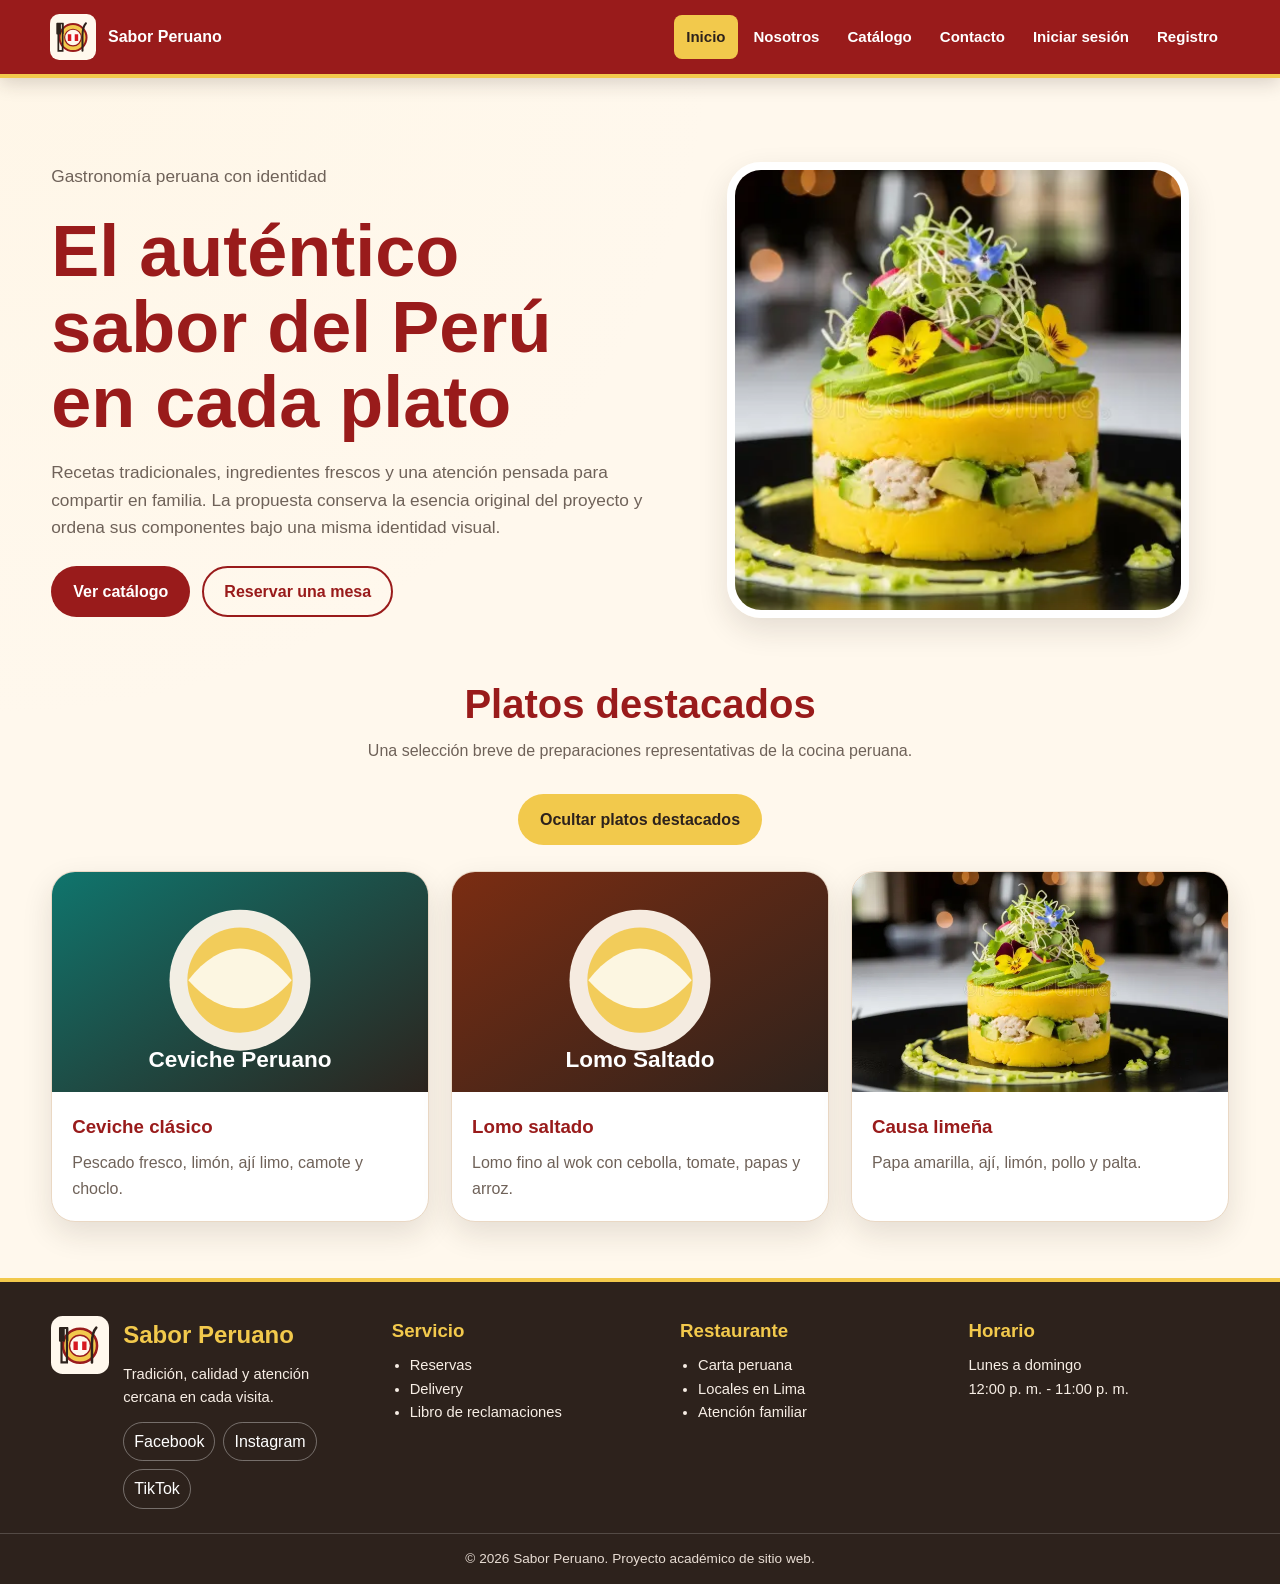
==== index.html @ c76f6f20 "Proyecto_Final" ====
<!DOCTYPE html>
<html lang="es">
<head>
    <meta charset="UTF-8">
    <meta name="viewport" content="width=device-width, initial-scale=1.0">
    <meta name="description" content="Restaurante Sabor Peruano: platos tradicionales, contacto, registro e intranet administrativa.">
    <title>Inicio | Sabor Peruano</title>
    <link rel="icon" type="image/svg+xml" href="icon/favicon.svg">
    <link rel="stylesheet" href="css/base.css">
    <link rel="stylesheet" href="css/header.css">
    <link rel="stylesheet" href="css/footer.css">
    <link rel="stylesheet" href="css/index.css">
    <script src="js/menu-responsivo.js" defer></script>
    <script src="js/inicio.js" defer></script>
</head><body>
    <header class="encabezado-sitio">
        <nav class="navegacion-principal" aria-label="Navegación principal">
            <a class="marca-sitio" href="index.html">
                <img src="img/logo.svg" alt="Logo de Sabor Peruano">
                <span>Sabor Peruano</span>
            </a>
            <button class="boton-menu" type="button" aria-expanded="false" aria-label="Abrir menú">☰</button>
            <div class="menu-principal">
                <a class="enlace-menu" href="index.html" aria-current="page">Inicio</a>
                <a class="enlace-menu" href="sobre-nosotros.html">Nosotros</a>
                <a class="enlace-menu" href="nuestro-catalogo.html">Catálogo</a>
                <a class="enlace-menu" href="contacto.html">Contacto</a>
                <a class="enlace-menu" href="login.html">Iniciar sesión</a>
                <a class="enlace-menu" href="registro.html">Registro</a>
            </div>
        </nav>
    </header>
    <main>
        <div class="contenedor-principal">
            <section class="seccion-hero" aria-labelledby="titulo-principal">
                <div class="contenido-hero">
                    <p class="mensaje-exito">Gastronomía peruana con identidad</p>
                    <h1 id="titulo-principal">El auténtico sabor del Perú en cada plato</h1>
                    <p>Recetas tradicionales, ingredientes frescos y una atención pensada para compartir en familia. La propuesta conserva la esencia original del proyecto y ordena sus componentes bajo una misma identidad visual.</p>
                    <div class="acciones-hero">
                        <button class="boton boton-primario" type="button" onclick="irAlCatalogo()">Ver catálogo</button>
                        <a class="boton boton-contorno" href="contacto.html">Reservar una mesa</a>
                    </div>
                </div>
                <figure class="imagen-hero">
                    <img src="img/causa.webp" alt="Causa limeña presentada en un plato oscuro">
                </figure>
            </section>

            <section class="seccion-destacados" aria-labelledby="titulo-destacados">
                <h2 class="titulo-seccion" id="titulo-destacados">Platos destacados</h2>
                <p class="texto-introductorio">Una selección breve de preparaciones representativas de la cocina peruana.</p>
                <button class="boton boton-secundario" id="boton-destacados" type="button" aria-expanded="true" onclick="alternarDestacados()">Ocultar platos destacados</button>
                <div class="cuadricula-destacados" id="platos-destacados">
                    <article class="tarjeta-destacada">
                        <img src="img/ceviche.svg" alt="Representación del ceviche peruano">
                        <div class="contenido-tarjeta"><h3>Ceviche clásico</h3><p>Pescado fresco, limón, ají limo, camote y choclo.</p></div>
                    </article>
                    <article class="tarjeta-destacada">
                        <img src="img/lomo.svg" alt="Representación del lomo saltado">
                        <div class="contenido-tarjeta"><h3>Lomo saltado</h3><p>Lomo fino al wok con cebolla, tomate, papas y arroz.</p></div>
                    </article>
                    <article class="tarjeta-destacada">
                        <img src="img/causa.webp" alt="Causa limeña con relleno de pollo y palta">
                        <div class="contenido-tarjeta"><h3>Causa limeña</h3><p>Papa amarilla, ají, limón, pollo y palta.</p></div>
                    </article>
                </div>
            </section>
        </div>
    </main>
    <footer class="pie-sitio">
        <div class="contenido-pie">
            <section class="marca-pie">
                <img src="img/logo.svg" alt="Logo de Sabor Peruano">
                <div>
                    <h2>Sabor Peruano</h2>
                    <p>Tradición, calidad y atención cercana en cada visita.</p>
                    <div class="redes-sociales" aria-label="Redes sociales">
                        <a href="https://www.facebook.com" target="_blank" rel="noopener">Facebook</a>
                        <a href="https://www.instagram.com" target="_blank" rel="noopener">Instagram</a>
                        <a href="https://www.tiktok.com" target="_blank" rel="noopener">TikTok</a>
                    </div>
                </div>
            </section>
            <section class="columna-pie">
                <h3>Servicio</h3>
                <ul>
                    <li>Reservas</li>
                    <li>Delivery</li>
                    <li>Libro de reclamaciones</li>
                </ul>
            </section>
            <section class="columna-pie">
                <h3>Restaurante</h3>
                <ul>
                    <li>Carta peruana</li>
                    <li>Locales en Lima</li>
                    <li>Atención familiar</li>
                </ul>
            </section>
            <section class="columna-pie">
                <h3>Horario</h3>
                <p>Lunes a domingo</p>
                <p>12:00 p. m. - 11:00 p. m.</p>
            </section>
        </div>
        <p class="pie-legal">© 2026 Sabor Peruano. Proyecto académico de sitio web.</p>
    </footer>
</body>
</html>
---- css/base.css ----
:root {
    --color-primary: #991b1b;
    --color-primary-dark: #701414;
    --color-secondary: #f2c94c;
    --color-secondary-dark: #d4a91f;
    --color-surface: #ffffff;
    --color-background: #fff8ed;
    --color-text: #2d221c;
    --color-muted: #6f6259;
    --color-success: #166534;
    --color-error: #b91c1c;
    --color-border: #ead8c4;
    --shadow-soft: 0 12px 30px rgba(45, 34, 28, 0.12);
    --radius-small: 8px;
    --radius-medium: 16px;
    --radius-large: 24px;
    --container-width: 1180px;
}

* {
    box-sizing: border-box;
}

html {
    scroll-behavior: smooth;
}

body {
    margin: 0;
    min-height: 100vh;
    display: flex;
    flex-direction: column;
    color: var(--color-text);
    background:
        linear-gradient(rgba(255, 248, 237, 0.93), rgba(255, 248, 237, 0.93)),
        radial-gradient(circle at top left, #f7df9c 0, transparent 35%),
        var(--color-background);
    font-family: "Segoe UI", Tahoma, Geneva, Verdana, sans-serif;
    line-height: 1.6;
}

img {
    display: block;
    max-width: 100%;
}

a {
    color: inherit;
}

button,
input,
textarea,
select {
    font: inherit;
}

button {
    cursor: pointer;
}

main {
    flex: 1;
}

.contenedor-principal {
    width: min(92%, var(--container-width));
    margin: 0 auto;
    padding: 42px 0 56px;
}

.titulo-seccion {
    margin: 0 0 10px;
    color: var(--color-primary);
    font-size: clamp(1.7rem, 4vw, 2.5rem);
    line-height: 1.2;
}

.texto-introductorio {
    max-width: 760px;
    margin: 0 auto 30px;
    color: var(--color-muted);
    text-align: center;
}

.panel {
    padding: clamp(22px, 4vw, 40px);
    border: 1px solid var(--color-border);
    border-radius: var(--radius-large);
    background: var(--color-surface);
    box-shadow: var(--shadow-soft);
}

.boton {
    display: inline-flex;
    align-items: center;
    justify-content: center;
    min-height: 44px;
    padding: 11px 20px;
    border: 2px solid transparent;
    border-radius: 999px;
    font-weight: 700;
    text-decoration: none;
    transition: transform 0.2s ease, background-color 0.2s ease, box-shadow 0.2s ease;
}

.boton:hover,
.boton:focus-visible {
    transform: translateY(-2px);
    box-shadow: 0 8px 18px rgba(45, 34, 28, 0.18);
}

.boton-primario {
    color: #ffffff;
    background: var(--color-primary);
}

.boton-primario:hover,
.boton-primario:focus-visible {
    background: var(--color-primary-dark);
}

.boton-secundario {
    color: var(--color-text);
    background: var(--color-secondary);
}

.boton-secundario:hover,
.boton-secundario:focus-visible {
    background: var(--color-secondary-dark);
}

.boton-contorno {
    color: var(--color-primary);
    border-color: var(--color-primary);
    background: transparent;
}

.mensaje-formulario {
    min-height: 24px;
    margin: 8px 0 0;
    font-size: 0.92rem;
    font-weight: 700;
}

.mensaje-error {
    color: var(--color-error);
}

.mensaje-exito {
    color: var(--color-success);
}

.campo-error {
    border-color: var(--color-error) !important;
    background: #fff5f5 !important;
}

.solo-lectores {
    position: absolute;
    width: 1px;
    height: 1px;
    padding: 0;
    margin: -1px;
    overflow: hidden;
    clip: rect(0, 0, 0, 0);
    white-space: nowrap;
    border: 0;
}

.dialogo {
    width: min(92%, 520px);
    padding: 0;
    border: 0;
    border-radius: var(--radius-large);
    box-shadow: 0 24px 60px rgba(0, 0, 0, 0.28);
}

.dialogo::backdrop {
    background: rgba(45, 34, 28, 0.68);
}

.dialogo-contenido {
    padding: 28px;
    background: var(--color-surface);
}

.dialogo-contenido h2 {
    margin-top: 0;
    color: var(--color-primary);
}

.dialogo-acciones {
    display: flex;
    flex-wrap: wrap;
    justify-content: flex-end;
    gap: 10px;
    margin-top: 22px;
}

@media (max-width: 640px) {
    .contenedor-principal {
        width: min(94%, var(--container-width));
        padding-top: 26px;
    }

    .panel {
        padding: 20px;
    }

    .dialogo-acciones .boton {
        width: 100%;
    }
}
---- css/header.css ----
.encabezado-sitio {
    position: sticky;
    top: 0;
    z-index: 50;
    border-bottom: 4px solid var(--color-secondary);
    background: var(--color-primary);
    box-shadow: 0 5px 18px rgba(45, 34, 28, 0.18);
}

.navegacion-principal,
.navegacion-intranet {
    width: min(94%, var(--container-width));
    min-height: 74px;
    margin: 0 auto;
    display: flex;
    align-items: center;
    gap: 24px;
}

.marca-sitio {
    display: inline-flex;
    align-items: center;
    gap: 12px;
    color: #ffffff;
    font-weight: 800;
    text-decoration: none;
    white-space: nowrap;
}

.marca-sitio img {
    width: 46px;
    height: 46px;
}

.boton-menu {
    display: none;
    margin-left: auto;
    padding: 8px 12px;
    border: 2px solid rgba(255, 255, 255, 0.7);
    border-radius: var(--radius-small);
    color: #ffffff;
    background: transparent;
    font-size: 1.35rem;
}

.menu-principal,
.menu-intranet {
    margin-left: auto;
    display: flex;
    align-items: center;
    gap: 4px;
}

.enlace-menu {
    padding: 10px 12px;
    border-radius: var(--radius-small);
    color: #ffffff;
    font-size: 0.94rem;
    font-weight: 700;
    text-decoration: none;
    transition: background-color 0.2s ease, color 0.2s ease;
}

.enlace-menu:hover,
.enlace-menu:focus-visible,
.enlace-menu[aria-current="page"] {
    color: var(--color-text);
    background: var(--color-secondary);
}

.boton-salir-menu {
    padding: 10px 13px;
    border: 0;
    border-radius: var(--radius-small);
    color: var(--color-primary);
    background: var(--color-secondary);
    font-weight: 800;
}

@media (max-width: 920px) {
    .navegacion-principal,
    .navegacion-intranet {
        min-height: 68px;
        flex-wrap: wrap;
        gap: 0;
        padding: 9px 0;
    }

    .boton-menu {
        display: inline-flex;
    }

    .menu-principal,
    .menu-intranet {
        width: 100%;
        margin: 8px 0 0;
        display: none;
        flex-direction: column;
        align-items: stretch;
        padding: 10px;
        border-radius: var(--radius-medium);
        background: var(--color-primary-dark);
    }

    .menu-principal.menu-activo,
    .menu-intranet.menu-activo {
        display: flex;
    }

    .enlace-menu,
    .boton-salir-menu {
        width: 100%;
        text-align: center;
    }
}
---- css/footer.css ----
.pie-sitio {
    border-top: 4px solid var(--color-secondary);
    color: #ffffff;
    background: #2d221c;
}

.contenido-pie {
    width: min(92%, var(--container-width));
    margin: 0 auto;
    padding: 34px 0 24px;
    display: grid;
    grid-template-columns: 1.2fr repeat(3, 1fr);
    gap: 28px;
}

.marca-pie {
    display: flex;
    align-items: flex-start;
    gap: 14px;
}

.marca-pie img {
    width: 58px;
    height: 58px;
}

.marca-pie h2,
.columna-pie h3 {
    margin: 0 0 8px;
    color: var(--color-secondary);
}

.marca-pie p,
.columna-pie p,
.columna-pie li {
    margin: 0;
    color: #f7eee5;
    font-size: 0.92rem;
}

.columna-pie ul {
    margin: 0;
    padding-left: 18px;
}

.redes-sociales {
    display: flex;
    flex-wrap: wrap;
    gap: 8px;
    margin-top: 12px;
}

.redes-sociales a {
    padding: 6px 10px;
    border: 1px solid rgba(255, 255, 255, 0.35);
    border-radius: 999px;
    color: #ffffff;
    text-decoration: none;
}

.redes-sociales a:hover,
.redes-sociales a:focus-visible {
    color: var(--color-text);
    background: var(--color-secondary);
}

.pie-legal {
    margin: 0;
    padding: 14px;
    border-top: 1px solid rgba(255, 255, 255, 0.18);
    color: #e8ddd4;
    text-align: center;
    font-size: 0.85rem;
}

@media (max-width: 850px) {
    .contenido-pie {
        grid-template-columns: 1fr 1fr;
    }
}

@media (max-width: 560px) {
    .contenido-pie {
        grid-template-columns: 1fr;
    }
}
---- css/index.css ----
.seccion-hero {
    min-height: 540px;
    display: grid;
    grid-template-columns: 1.05fr 0.95fr;
    align-items: center;
    gap: 36px;
}

.contenido-hero h1 {
    margin: 0 0 18px;
    color: var(--color-primary);
    font-size: clamp(2.25rem, 6vw, 4.5rem);
    line-height: 1.05;
}

.contenido-hero p {
    max-width: 650px;
    margin: 0 0 24px;
    color: var(--color-muted);
    font-size: 1.08rem;
}

.acciones-hero {
    display: flex;
    flex-wrap: wrap;
    gap: 12px;
}

.imagen-hero {
    overflow: hidden;
    border: 8px solid #ffffff;
    border-radius: 34px;
    box-shadow: var(--shadow-soft);
}

.imagen-hero img {
    width: 100%;
    height: 440px;
    object-fit: cover;
}

.seccion-destacados {
    margin-top: 20px;
    text-align: center;
}

.cuadricula-destacados {
    display: grid;
    grid-template-columns: repeat(3, 1fr);
    gap: 22px;
    margin-top: 26px;
}

.tarjeta-destacada {
    overflow: hidden;
    border: 1px solid var(--color-border);
    border-radius: var(--radius-large);
    background: var(--color-surface);
    box-shadow: var(--shadow-soft);
    text-align: left;
}

.tarjeta-destacada img {
    width: 100%;
    height: 220px;
    object-fit: cover;
}

.contenido-tarjeta {
    padding: 20px;
}

.contenido-tarjeta h3 {
    margin: 0 0 8px;
    color: var(--color-primary);
}

.contenido-tarjeta p {
    margin: 0;
    color: var(--color-muted);
}

.oculto {
    display: none;
}

@media (max-width: 850px) {
    .seccion-hero {
        min-height: auto;
        grid-template-columns: 1fr;
    }

    .imagen-hero {
        order: -1;
    }

    .imagen-hero img {
        height: 340px;
    }

    .cuadricula-destacados {
        grid-template-columns: 1fr;
    }
}
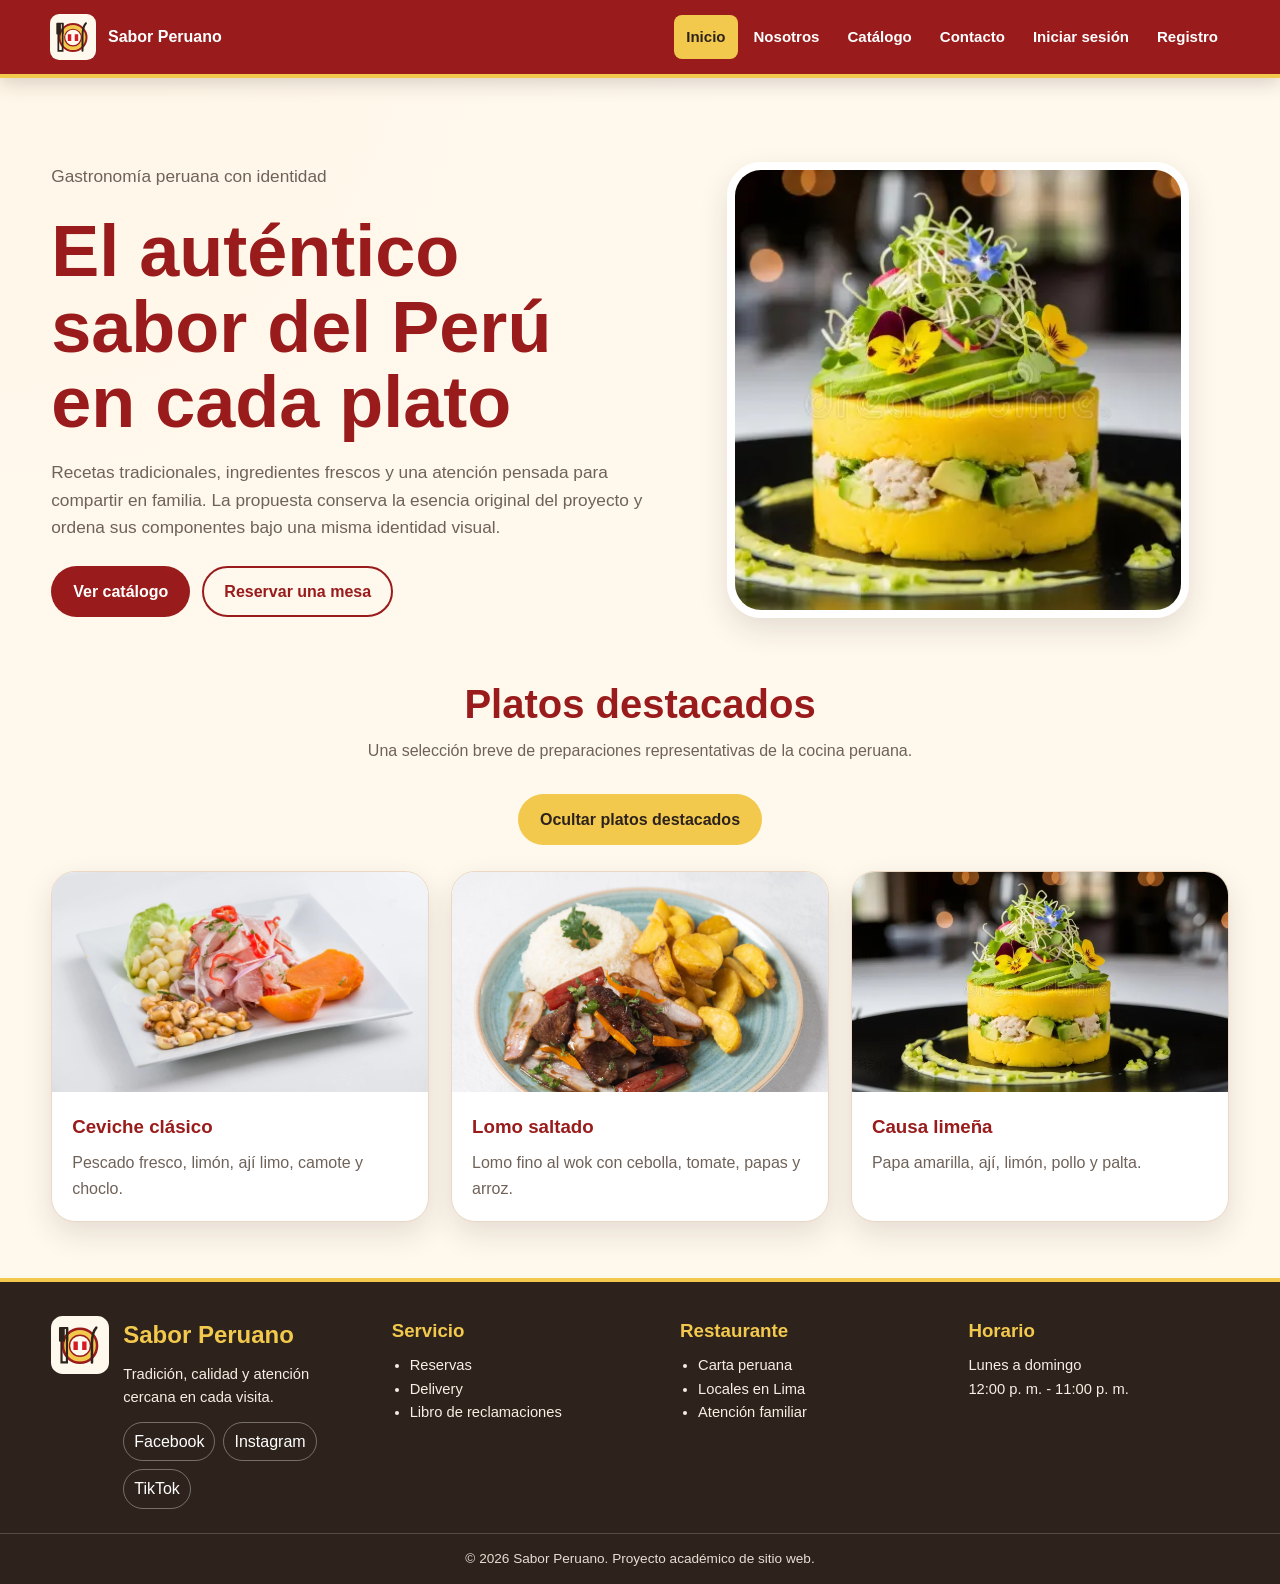
==== commit 3173f706: "Arreglo de imagenes y añadiendo mas platos" ====
--- a/index.html
+++ b/index.html
@@ -53,11 +53,11 @@
                 <button class="boton boton-secundario" id="boton-destacados" type="button" aria-expanded="true" onclick="alternarDestacados()">Ocultar platos destacados</button>
                 <div class="cuadricula-destacados" id="platos-destacados">
                     <article class="tarjeta-destacada">
-                        <img src="img/ceviche.svg" alt="Representación del ceviche peruano">
+                        <img src="img/ceviche.webp" alt="Representación del ceviche peruano">
                         <div class="contenido-tarjeta"><h3>Ceviche clásico</h3><p>Pescado fresco, limón, ají limo, camote y choclo.</p></div>
                     </article>
                     <article class="tarjeta-destacada">
-                        <img src="img/lomo.svg" alt="Representación del lomo saltado">
+                        <img src="img/lomo.webp" alt="Representación del lomo saltado">
                         <div class="contenido-tarjeta"><h3>Lomo saltado</h3><p>Lomo fino al wok con cebolla, tomate, papas y arroz.</p></div>
                     </article>
                     <article class="tarjeta-destacada">
